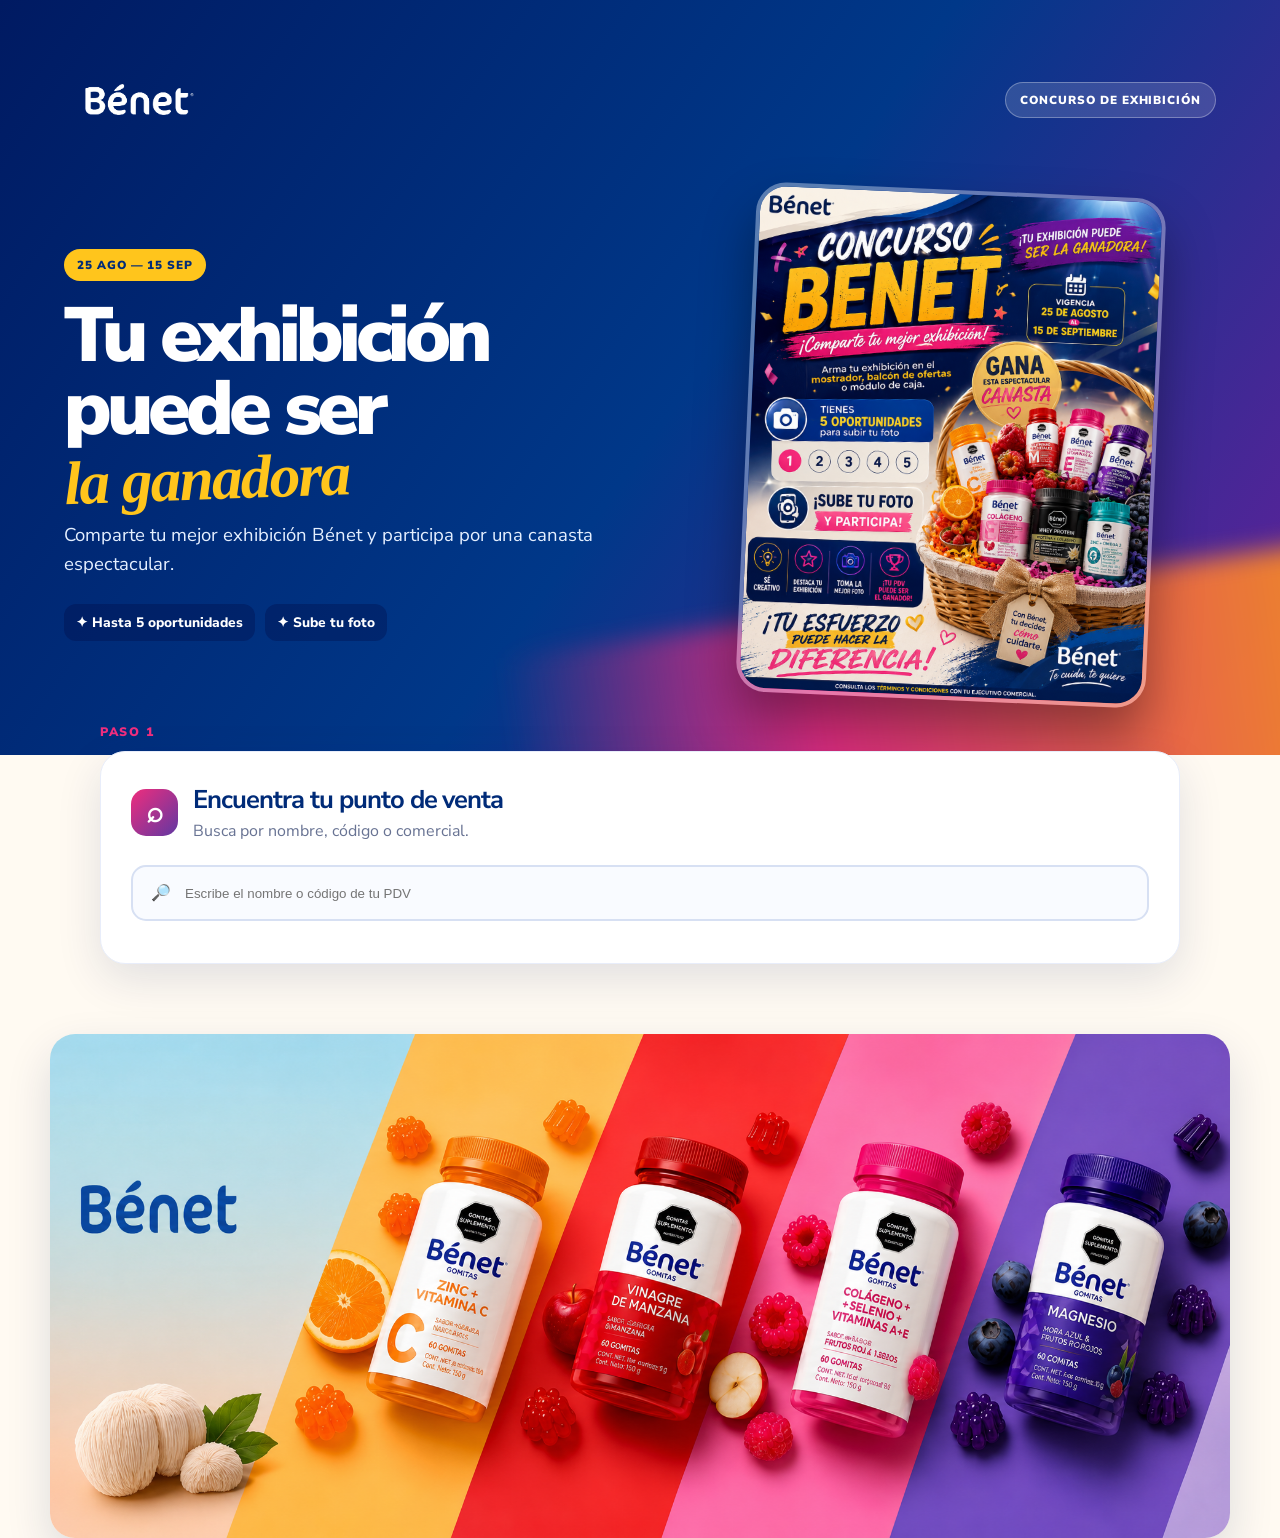
==== docs/index.html @ 57e1815c "Preparar concurso Benet para despliegue" ====
<!doctype html><html lang="es"><head><meta charset="utf-8"><meta name="viewport" content="width=device-width,initial-scale=1"><title>Concurso Bénet</title><link rel="stylesheet" href="assets/style.css"></head><body class="brand-body"><main class="landing"><section class="brand-hero"><header class="brand-header"><img class="brand-logo" src="assets/LOGO%20B%C3%89NET.png" alt="Bénet"><span class="header-pill">CONCURSO DE EXHIBICIÓN</span></header><div class="hero-grid"><div class="hero-copy"><span class="eyebrow-brand">25 AGO — 15 SEP</span><h1>Tu exhibición puede ser <em>la ganadora</em></h1><p>Comparte tu mejor exhibición Bénet y participa por una canasta espectacular.</p><div class="hero-benefits"><span>✦ Hasta 5 oportunidades</span><span>✦ Sube tu foto</span></div></div><div class="hero-poster-wrap"><img class="hero-poster" src="assets/CONCURSO%20BENET%20AGOSTO%20PDV%20MOVIL.png" alt="Concurso Bénet"></div></div></section><section class="search-section"><div class="section-kicker">PASO 1</div><div class="search-card"><div class="search-title"><span class="search-icon">⌕</span><div><h2>Encuentra tu punto de venta</h2><p>Busca por nombre, código o comercial.</p></div></div><label class="brand-search"><span>🔎</span><input id="buscar" placeholder="Escribe el nombre o código de tu PDV"></label><div id="resultados" class="results"></div></div></section><section class="product-strip"><img src="assets/PRODUCTOS%20PROTAGONISTAS%20B%C3%89NET.png" alt="Productos Bénet"></section></main><script>const API='https://dinamicas-back.duckdns.org/concurso-benet-api';let t;buscar.oninput=()=>{clearTimeout(t);let q=buscar.value.trim();if(q.length<2){resultados.innerHTML='';return}t=setTimeout(async()=>{let d=await fetch(API+'/buscar-pdv?q='+encodeURIComponent(q)).then(r=>r.json());resultados.innerHTML=(d.pdvs||[]).map(p=>`<a class="pdv-result" href="pdv.html?id=${p.id}"><span class="pdv-result-icon">⌖</span><span class="pdv-info"><strong>${p.nombre}</strong><small>Código ${p.codigo}</small></span><span class="result-arrow">→</span></a>`).join('')||'<div class="empty-state">No encontramos ese PDV.</div>'},250)}</script></body></html>
---- docs/assets/style.css ----
@import url('https://fonts.googleapis.com/css2?family=Nunito+Sans:opsz,wght@6..12,400;6..12,600;6..12,700;6..12,800;6..12,900&family=Permanent+Marker&display=swap');

:root { --navy:#002b78; --blue:#1157bd; --sky:#bcebf2; --pink:#ef2d7d; --orange:#ff9d13; --yellow:#ffc51c; --purple:#6138a2; --cream:#fffaf2; --ink:#102961; --white:#fff; }
* { box-sizing:border-box; } body { margin:0; color:var(--ink); font-family:'Nunito Sans',Arial,sans-serif; background:var(--cream); } .brand-body { overflow-x:hidden; }
.brand-hero { position:relative; isolation:isolate; overflow:hidden; color:#fff; background:linear-gradient(125deg,#001a62 0%,#003889 53%,#64209b 100%); padding:27px max(5vw,24px) 55px; }
.brand-hero:after { content:''; position:absolute; z-index:-1; inset:auto -10% -120px 40%; height:280px; transform:rotate(-8deg); background:linear-gradient(90deg,transparent,#ef2d7d 35%,#ff9d13); opacity:.9; filter:blur(12px); }
.hero-glow { position:absolute; border-radius:50%; opacity:.25; filter:blur(2px); z-index:-1; } .glow-one{width:520px;height:520px;right:-250px;top:-220px;background:#bdeff4}.glow-two{width:340px;height:340px;left:-150px;bottom:-220px;background:#ef2d7d}
.brand-header,.pdv-brand-header { max-width:1200px; margin:auto; display:flex; align-items:center; justify-content:space-between; gap:18px; } .brand-logo { width:145px; height:auto; filter:brightness(0) invert(1); } .header-pill,.eyebrow-brand { display:inline-flex; align-items:center; border-radius:999px; font-weight:900; letter-spacing:.08em; font-size:.73rem; } .header-pill { padding:9px 14px; background:rgba(255,255,255,.14); border:1px solid rgba(255,255,255,.3); color:#fff; }
.hero-grid { max-width:1200px; min-height:510px; margin:18px auto 0; display:grid; grid-template-columns:1.05fr .95fr; align-items:center; gap:35px; } .hero-copy { max-width:620px; } .eyebrow-brand { padding:8px 13px; color:var(--navy); background:var(--yellow); } .hero-copy h1 { max-width:660px; margin:19px 0; font-size:clamp(3rem,6vw,5.7rem); line-height:.94; letter-spacing:-.065em; font-weight:900; } .hero-copy h1 em { display:block; color:var(--yellow); font-family:'Permanent Marker',cursive; font-size:.8em; letter-spacing:-.03em; transform:rotate(-2deg); } .hero-copy p { max-width:560px; font-size:1.16rem; line-height:1.55; color:#e4efff; } .hero-benefits { margin-top:25px; display:flex; gap:10px; flex-wrap:wrap; } .hero-benefits span { padding:9px 12px; border-radius:12px; background:rgba(0,11,69,.33); font-size:.86rem; font-weight:800; }
.hero-poster-wrap { position:relative; align-self:end; display:flex; justify-content:center; } .hero-poster { width:min(100%,410px); max-height:590px; object-fit:cover; object-position:top; border-radius:30px; border:4px solid rgba(255,255,255,.35); box-shadow:0 28px 50px rgba(0,0,0,.38); transform:rotate(2.5deg); }
.search-section,.steps-section,.pdv-main { width:min(1080px,calc(100% - 32px)); margin:0 auto; } .search-section { position:relative; z-index:2; margin-top:-35px; } .section-kicker { display:inline-block; color:var(--pink); font-size:.77rem; font-weight:900; letter-spacing:.13em; margin-bottom:11px; } .search-card,.upload-panel,.photo-section,.attempts-panel,.confirm-panel,.selection-status,.closed-panel { background:#fff; border-radius:25px; box-shadow:0 15px 45px rgba(8,37,95,.12); }
.search-card { padding:30px; border:1px solid #e8edfa; } .search-title,.panel-heading { display:flex; align-items:center; gap:15px; } .search-icon,.panel-heading>span { flex:0 0 47px; width:47px; height:47px; display:grid; place-items:center; border-radius:15px; color:#fff; background:linear-gradient(135deg,var(--pink),var(--purple)); font-size:1.8rem; font-weight:900; } h2 { margin:0; color:var(--navy); font-size:1.6rem; letter-spacing:-.04em; } .search-title p,.panel-heading p { margin:3px 0 0; color:#687393; }
.brand-search { display:flex; gap:12px; align-items:center; margin-top:23px; padding:15px 18px; border:2px solid #d7e0f3; background:#f9fbff; border-radius:15px; transition:.2s; } .brand-search:focus-within { border-color:var(--pink); background:#fff; box-shadow:0 0 0 4px rgba(239,45,125,.1); } .brand-search input { width:100%; border:0; outline:0; background:transparent; color:var(--ink); font:700 1rem inherit; }
.results { margin-top:12px; } .empty-state { padding:23px; text-align:center; color:#6d7792; } .empty-state span { display:block; font-size:1.6rem; margin-bottom:5px; } .pdv-result { display:flex; align-items:center; gap:13px; padding:13px; margin-top:8px; border:1px solid #e1e7f4; border-radius:15px; text-decoration:none; color:var(--ink); transition:.2s; } .pdv-result:hover { transform:translateY(-2px); border-color:var(--pink); box-shadow:0 8px 20px rgba(35,45,105,.1); } .pdv-result-icon { width:40px;height:40px;display:grid;place-items:center;border-radius:12px;background:#e7f1ff;color:var(--blue);font-size:1.4rem; } .pdv-info { flex:1; } .pdv-info strong,.pdv-info small { display:block; } .pdv-info strong { color:var(--navy); } .pdv-info small { margin-top:2px; color:#7180a1;font-size:.78rem; } .result-arrow { font-size:1.4rem;color:var(--pink);font-weight:900; }
.product-strip { max-width:1180px; margin:70px auto 0; overflow:hidden; border-radius:25px; box-shadow:0 18px 45px rgba(8,37,95,.14); } .product-strip img { width:100%; display:block; } .steps-section { padding:70px 0; text-align:center; } .steps-section h2 { font-size:clamp(2rem,4vw,3rem); } .steps-grid { display:grid; grid-template-columns:repeat(4,1fr); gap:15px; margin-top:30px; text-align:left; } .steps-grid article { min-height:145px; padding:22px; border-radius:20px; color:#fff; background:var(--navy); } .steps-grid article:nth-child(2){background:var(--orange)} .steps-grid article:nth-child(3){background:var(--pink)} .steps-grid article:nth-child(4){background:var(--purple)} .steps-grid b { display:block; font-size:2rem; opacity:.6; } .steps-grid span { display:block; margin-top:23px; font-weight:900; font-size:1rem; }
.brand-footer { padding:28px 24px; background:var(--navy); color:#fff; display:flex; justify-content:center; gap:22px; align-items:center; font-weight:700; } .brand-footer img { width:98px; filter:brightness(0) invert(1); }
/* Página del PDV */ .pdv-brand-header { max-width:none; padding:15px max(5vw,24px); background:#fff; box-shadow:0 3px 15px rgba(8,37,95,.08); } .pdv-brand-header img { width:115px; } .pdv-brand-header .header-pill { background:var(--navy);border:0; } .back-link { color:var(--navy); font-weight:900; text-decoration:none; } .pdv-main { padding:0 0 60px; } .pdv-banner { margin:0 calc((100vw - min(1080px,calc(100vw - 32px)))/-2); padding:58px max(5vw,24px); text-align:center; color:#fff; background:linear-gradient(120deg,var(--navy),var(--blue) 58%,var(--purple)); } .pdv-banner .eyebrow-brand { background:rgba(255,255,255,.17); color:#fff; border:1px solid rgba(255,255,255,.32); } .pdv-banner h1 { margin:15px 0 6px; font-size:clamp(2rem,5vw,3.5rem); letter-spacing:-.05em; } .pdv-banner p { margin:0; color:#d8e8ff; }.message { margin:22px 0; padding:14px 18px;border-radius:14px;font-weight:800; }.message.success { background:#dff7e8;color:#127345; }.message.error {background:#ffe3ec;color:#a7194d;}.selection-status,.attempts-panel,.upload-panel,.photo-section,.confirm-panel,.closed-panel { margin-top:24px; padding:28px; }.selection-status { display:flex;align-items:center;gap:15px;border:2px solid var(--yellow); }.selection-status>span { width:47px;height:47px;display:grid;place-items:center;border-radius:50%;background:var(--yellow);font-size:1.4rem; }.selection-status b {font-size:1.1rem}.selection-status p{margin:3px 0 0;color:#64708b}.attempts-panel{display:flex;justify-content:space-between;align-items:center;background:linear-gradient(115deg,#fff,#edf7ff)}.attempts-panel span,.confirm-panel span{display:block;color:var(--pink);font-size:.74rem;font-weight:900;letter-spacing:.1em}.attempts-panel strong{display:block;font-size:3.8rem;line-height:1;color:var(--navy)}.attempts-panel small{color:#687393}.attempt-dots{display:flex;gap:9px}.attempt-dots i{width:38px;height:38px;display:grid;place-items:center;border:2px solid #d7dfed;border-radius:50%;font-style:normal;font-weight:900;color:#8490a8}.attempt-dots .used{background:var(--pink);border-color:var(--pink);color:#fff}.photo-picker{min-height:180px;margin-top:22px;border-radius:18px;display:flex;flex-direction:column;align-items:center;justify-content:center;gap:7px;cursor:pointer;color:#fff;text-align:center;background:linear-gradient(135deg,var(--navy),var(--blue));border:2px dashed rgba(255,255,255,.55)}.photo-picker span{font-size:2.5rem}.photo-picker small{opacity:.8}.preview{text-align:center;margin-top:15px}.preview-image{max-height:330px;max-width:100%;border-radius:15px}.brand-button{width:100%;margin-top:17px;padding:16px;border:0;border-radius:13px;cursor:pointer;color:var(--navy);background:var(--yellow);font:900 1rem inherit;letter-spacing:.02em}.brand-button:hover{filter:brightness(1.04)}.green{background:#16a765;color:#fff}.photos-grid{display:grid;grid-template-columns:repeat(auto-fit,minmax(220px,1fr));gap:18px;margin-top:22px}.photo-card{padding:10px;border:2px solid #e3e9f5;border-radius:18px;background:#fbfcff}.photo-card.favorite{border-color:var(--yellow)}.photo-card.confirmed{box-shadow:0 0 0 3px rgba(22,167,101,.17);border-color:#16a765}.photo-number{padding:5px 3px 10px;color:var(--navy);font-weight:900;font-size:.78rem}.photo-number em{float:right;padding:3px 6px;border-radius:99px;background:#dff7e8;color:#127345;font-size:.62rem;font-style:normal}.photo-card img{display:block;width:100%;aspect-ratio:4/5;object-fit:cover;border-radius:11px}.photo-meta{padding:10px 3px;color:#75809a;font-size:.75rem}.select-button{width:100%;padding:11px;border:0;border-radius:10px;background:var(--navy);color:#fff;font:900 .8rem inherit;cursor:pointer}.select-button.selected{background:var(--yellow);color:var(--navy)}.confirm-panel{display:flex;align-items:center;justify-content:space-between;gap:25px;background:linear-gradient(115deg,#fff7d9,#fff)}.confirm-panel h2{margin:6px 0}.confirm-panel p{margin:0;color:#65708b}.confirm-panel form{min-width:290px}.closed-panel{text-align:center}.closed-panel>span{font-size:3rem}.closed-panel h2{margin:10px 0}.closed-panel p{margin:0;color:#65708b}
@media(max-width:760px){.brand-header .header-pill,.pdv-brand-header .header-pill{display:none}.hero-grid{grid-template-columns:1fr;min-height:auto}.hero-copy{padding-top:25px}.hero-poster{width:min(80vw,390px);margin-top:10px}.search-card{padding:22px}.product-strip{margin:40px 16px 0}.steps-grid{grid-template-columns:repeat(2,1fr)}.brand-footer{flex-direction:column;gap:8px;text-align:center}.pdv-banner{margin:0 -16px}.attempts-panel,.confirm-panel{align-items:flex-start;flex-direction:column}.confirm-panel form{width:100%;min-width:0}.attempt-dots{width:100%;justify-content:space-between}.attempt-dots i{width:35px;height:35px}.pdv-brand-header img{width:95px}.selection-status{align-items:flex-start}}
@media(max-width:420px){.steps-grid{grid-template-columns:1fr}.hero-copy h1{font-size:3rem}.search-title h2,.panel-heading h2{font-size:1.3rem}.search-icon,.panel-heading>span{width:40px;height:40px;flex-basis:40px}.pdv-brand-header{padding:14px 16px}}

/* Paneles internos */
.ops-body{background:#f3f7ff;color:var(--ink)}.ops-header{padding:18px max(5vw,24px);background:linear-gradient(115deg,var(--navy),var(--blue) 63%,var(--purple));color:#fff;display:flex;align-items:center;justify-content:space-between;gap:20px}.ops-brand{display:flex;align-items:center;gap:17px}.ops-brand img{width:120px;filter:brightness(0) invert(1)}.ops-brand span{padding-left:17px;border-left:1px solid rgba(255,255,255,.35);font-weight:800;font-size:.85rem;letter-spacing:.04em}.ops-user{display:flex;align-items:center;gap:14px}.ops-user b,.ops-user small{display:block;text-align:right}.ops-user small{opacity:.75;margin-top:2px}.ops-logout,.ops-back{padding:10px 14px;border:1px solid rgba(255,255,255,.45);border-radius:10px;color:#fff;text-decoration:none;font-size:.77rem;font-weight:900}.ops-main{width:min(1320px,calc(100% - 32px));margin:34px auto 60px}.ops-intro{display:flex;justify-content:space-between;gap:20px;align-items:end;margin-bottom:25px}.ops-intro h1{margin:0;color:var(--navy);font-size:clamp(1.8rem,4vw,2.5rem);letter-spacing:-.05em}.ops-intro p{margin:6px 0 0;color:#65708b}.ops-stats{display:grid;grid-template-columns:repeat(4,1fr);gap:16px;margin-bottom:25px}.ops-stat{position:relative;overflow:hidden;padding:20px;border-radius:19px;background:#fff;box-shadow:0 9px 25px rgba(8,37,95,.08)}.ops-stat:after{content:'';position:absolute;width:72px;height:72px;right:-22px;top:-23px;border-radius:50%;background:#e4efff}.ops-stat:nth-child(2):after{background:#fff0cf}.ops-stat:nth-child(3):after{background:#ffe3ee}.ops-stat:nth-child(4):after{background:#e2f7ec}.ops-stat-icon{font-size:1.45rem}.ops-stat b{display:block;margin-top:8px;color:var(--navy);font-size:2.2rem;line-height:1}.ops-stat span{display:block;margin-top:7px;color:#6f7992;font-size:.82rem;font-weight:800}.ops-card{padding:25px;border-radius:22px;background:#fff;box-shadow:0 10px 28px rgba(8,37,95,.08)}.ops-card-head{display:flex;justify-content:space-between;align-items:center;gap:15px;margin-bottom:20px}.ops-card-head h2{font-size:1.35rem}.ops-export{padding:11px 15px;border-radius:10px;background:var(--yellow);color:var(--navy);font-weight:900;text-decoration:none;font-size:.78rem}.ops-table-wrap{overflow-x:auto}.ops-table{width:100%;border-collapse:collapse}.ops-table th{padding:12px 10px;text-align:left;color:#7180a0;background:#f3f6fe;font-size:.72rem;letter-spacing:.04em}.ops-table td{padding:15px 10px;border-bottom:1px solid #edf0f7;font-size:.86rem}.ops-table tr:hover td{background:#fbfcff}.ops-code{color:var(--blue);font-weight:900}.ops-badge{display:inline-block;padding:6px 9px;border-radius:99px;font-size:.67rem;font-weight:900}.ops-badge.ok{color:#087442;background:#dff7e8}.ops-badge.wait{color:#9a6200;background:#fff1cb}.ops-view{display:inline-block;padding:8px 11px;border-radius:9px;text-decoration:none;color:#fff;background:var(--navy);font-size:.7rem;font-weight:900}.ops-empty{text-align:center;padding:55px;color:#7180a0}.ops-empty span{font-size:2.6rem}.lab-winners{display:grid;grid-template-columns:repeat(5,1fr);gap:12px;margin:20px 0 25px}.lab-place{min-height:102px;padding:15px;border:2px dashed #ced9ef;border-radius:16px;background:#fff}.lab-place b{display:block;color:var(--pink);font-size:.75rem;letter-spacing:.07em}.lab-place span{display:block;margin-top:8px;color:var(--navy);font-size:.8rem;font-weight:800}.lab-grid{display:grid;grid-template-columns:repeat(auto-fit,minmax(245px,1fr));gap:18px}.lab-photo{overflow:hidden;border-radius:19px;background:#fff;border:2px solid transparent;box-shadow:0 8px 24px rgba(8,37,95,.08)}.lab-photo.winner{border-color:var(--yellow)}.lab-photo img{display:block;width:100%;height:250px;object-fit:cover;cursor:pointer}.lab-photo-content{padding:15px}.lab-photo-content h3{margin:5px 0;font-size:1rem;color:var(--navy)}.lab-photo-content p{margin:0;color:#74809a;font-size:.77rem}.lab-photo form{display:flex;gap:7px;margin-top:13px}.lab-photo select{flex:1;padding:9px;border:1px solid #d3deef;border-radius:9px;background:#fff;font:700 .78rem inherit}.lab-photo button{padding:9px 11px;border:0;border-radius:9px;background:var(--navy);color:#fff;font:900 .72rem inherit;cursor:pointer}.lab-mark{display:inline-block;margin-top:9px;padding:5px 8px;border-radius:99px;background:#fff0c6;color:#976900;font-size:.65rem;font-weight:900}.ops-modal{display:none;position:fixed;inset:0;z-index:10;align-items:center;justify-content:center;padding:25px;background:rgba(0,20,70,.88)}.ops-modal.active{display:flex}.ops-modal img{max-width:95vw;max-height:90vh;border-radius:14px}@media(max-width:900px){.ops-stats{grid-template-columns:repeat(2,1fr)}.lab-winners{grid-template-columns:repeat(3,1fr)}}@media(max-width:600px){.ops-header,.ops-intro{align-items:flex-start;flex-direction:column}.ops-user b,.ops-user small{text-align:left}.ops-stats{grid-template-columns:1fr}.lab-winners{grid-template-columns:1fr 1fr}.ops-card{padding:17px}.ops-card-head{align-items:flex-start;flex-direction:column}}
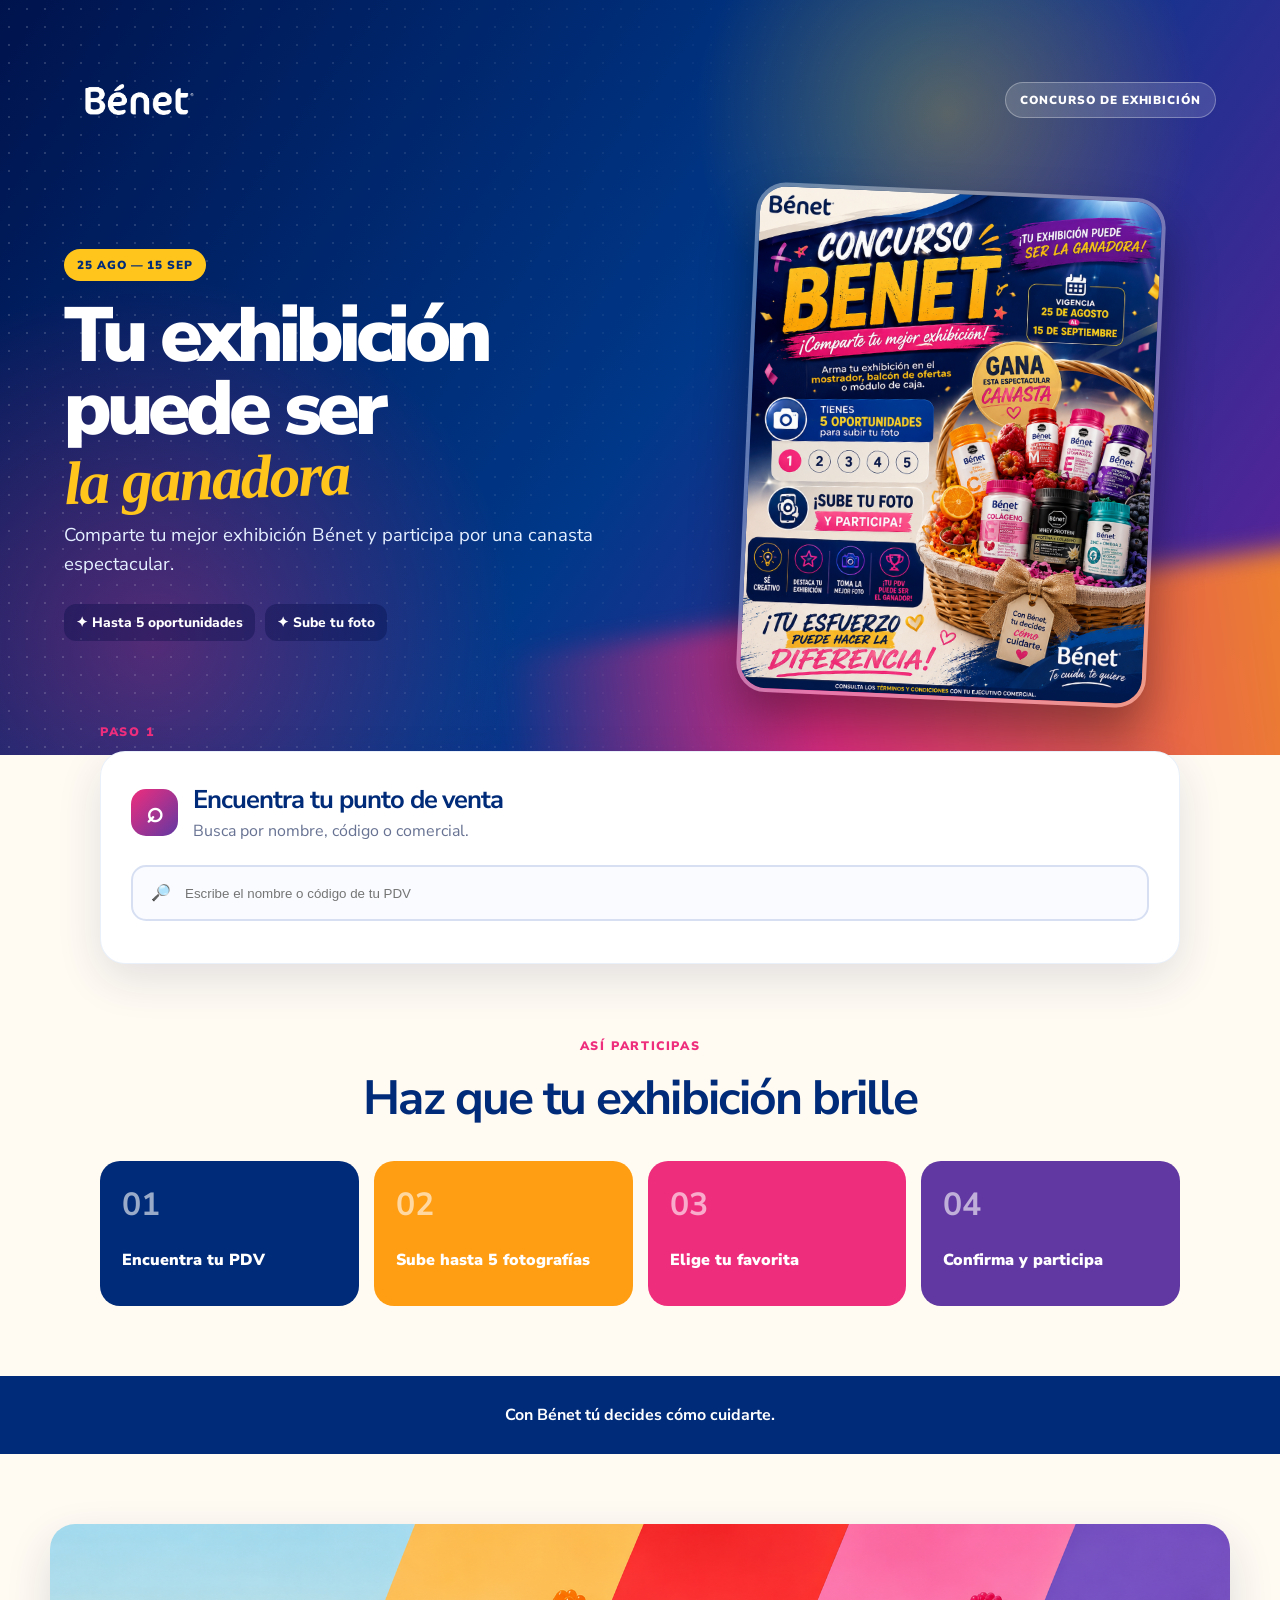
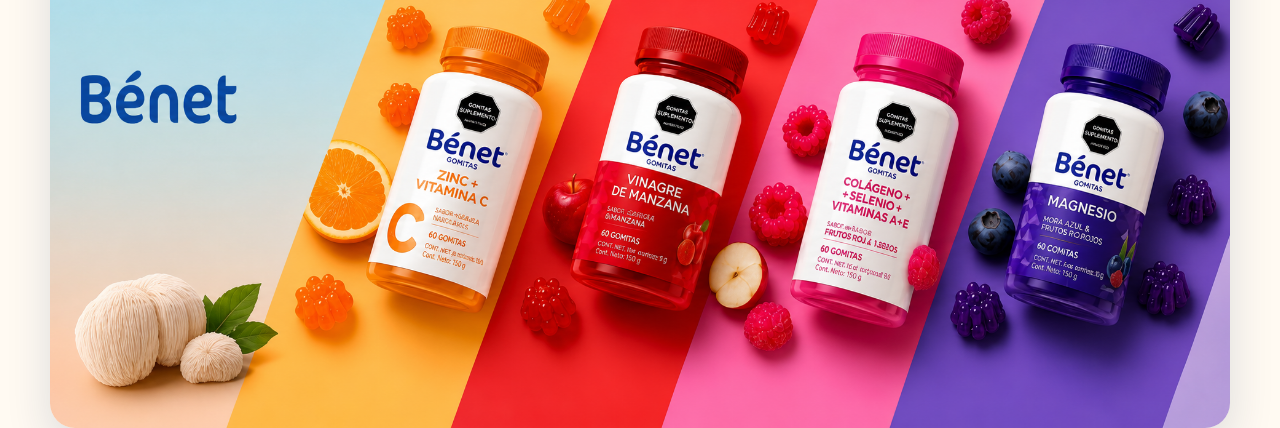
==== commit f9ff7948: "Restaurar seccion de pasos del concurso" ====
--- a/docs/index.html
+++ b/docs/index.html
@@ -1 +1,12 @@
-<!doctype html><html lang="es"><head><meta charset="utf-8"><meta name="viewport" content="width=device-width,initial-scale=1"><title>Concurso Bénet</title><link rel="stylesheet" href="assets/style.css"></head><body class="brand-body"><main class="landing"><section class="brand-hero"><header class="brand-header"><img class="brand-logo" src="assets/LOGO%20B%C3%89NET.png" alt="Bénet"><span class="header-pill">CONCURSO DE EXHIBICIÓN</span></header><div class="hero-grid"><div class="hero-copy"><span class="eyebrow-brand">25 AGO — 15 SEP</span><h1>Tu exhibición puede ser <em>la ganadora</em></h1><p>Comparte tu mejor exhibición Bénet y participa por una canasta espectacular.</p><div class="hero-benefits"><span>✦ Hasta 5 oportunidades</span><span>✦ Sube tu foto</span></div></div><div class="hero-poster-wrap"><img class="hero-poster" src="assets/CONCURSO%20BENET%20AGOSTO%20PDV%20MOVIL.png" alt="Concurso Bénet"></div></div></section><section class="search-section"><div class="section-kicker">PASO 1</div><div class="search-card"><div class="search-title"><span class="search-icon">⌕</span><div><h2>Encuentra tu punto de venta</h2><p>Busca por nombre, código o comercial.</p></div></div><label class="brand-search"><span>🔎</span><input id="buscar" placeholder="Escribe el nombre o código de tu PDV"></label><div id="resultados" class="results"></div></div></section><section class="product-strip"><img src="assets/PRODUCTOS%20PROTAGONISTAS%20B%C3%89NET.png" alt="Productos Bénet"></section></main><script>const API='https://dinamicas-back.duckdns.org/concurso-benet-api';let t;buscar.oninput=()=>{clearTimeout(t);let q=buscar.value.trim();if(q.length<2){resultados.innerHTML='';return}t=setTimeout(async()=>{let d=await fetch(API+'/buscar-pdv?q='+encodeURIComponent(q)).then(r=>r.json());resultados.innerHTML=(d.pdvs||[]).map(p=>`<a class="pdv-result" href="pdv.html?id=${p.id}"><span class="pdv-result-icon">⌖</span><span class="pdv-info"><strong>${p.nombre}</strong><small>Código ${p.codigo}</small></span><span class="result-arrow">→</span></a>`).join('')||'<div class="empty-state">No encontramos ese PDV.</div>'},250)}</script></body></html>
+<!doctype html>
+<html lang="es"><head><meta charset="utf-8"><meta name="viewport" content="width=device-width,initial-scale=1"><title>Concurso Bénet</title><link rel="stylesheet" href="assets/style.css"></head>
+<body class="brand-body"><main class="landing"><section class="brand-hero"><header class="brand-header"><img class="brand-logo" src="assets/LOGO%20B%C3%89NET.png" alt="Bénet"><span class="header-pill">CONCURSO DE EXHIBICIÓN</span></header><div class="hero-grid"><div class="hero-copy"><span class="eyebrow-brand">25 AGO — 15 SEP</span><h1>Tu exhibición puede ser <em>la ganadora</em></h1><p>Comparte tu mejor exhibición Bénet y participa por una canasta espectacular.</p><div class="hero-benefits"><span>✦ Hasta 5 oportunidades</span><span>✦ Sube tu foto</span></div></div><div class="hero-poster-wrap"><img class="hero-poster" src="assets/CONCURSO%20BENET%20AGOSTO%20PDV%20MOVIL.png" alt="Concurso Bénet"></div></div></section><section class="search-section"><div class="section-kicker">PASO 1</div><div class="search-card"><div class="search-title"><span class="search-icon">⌕</span><div><h2>Encuentra tu punto de venta</h2><p>Busca por nombre, código o comercial.</p></div></div><label class="brand-search"><span>🔎</span><input id="buscar" placeholder="Escribe el nombre o código de tu PDV" autocomplete="off"></label><div id="resultados" class="results"></div></div></section><section class="product-strip"><img src="assets/PRODUCTOS%20PROTAGONISTAS%20B%C3%89NET.png" alt="Productos Bénet"></section></main>
+<script>
+const API=location.hostname==='dinamicaspuntos.github.io'?'https://vague-monika-preimportantly.ngrok-free.dev/concurso-benet-api':'/concurso-benet-api';
+const inputBuscar=document.getElementById('buscar');
+const listaResultados=document.getElementById('resultados');
+let temporizador;
+inputBuscar.addEventListener('input',()=>{clearTimeout(temporizador);const termino=inputBuscar.value.trim();if(termino.length<2){listaResultados.innerHTML='';return;}temporizador=setTimeout(()=>consultar(termino),250);});
+async function consultar(termino){listaResultados.innerHTML='<div class="empty-state">Buscando PDV...</div>';try{const respuesta=await fetch(API+'/buscar-pdv?q='+encodeURIComponent(termino),{headers:{'ngrok-skip-browser-warning':'1'}});if(!respuesta.ok)throw new Error();const datos=await respuesta.json();listaResultados.innerHTML=(datos.pdvs||[]).map(p=>`<a class="pdv-result" href="pdv.html?id=${p.id}"><span class="pdv-result-icon">⌖</span><span class="pdv-info"><strong>${p.nombre}</strong><small>Código ${p.codigo}</small></span><span class="result-arrow">→</span></a>`).join('')||'<div class="empty-state">No encontramos ese PDV.</div>';}catch(e){listaResultados.innerHTML='<div class="empty-state">No fue posible consultar los PDV. Intenta nuevamente.</div>';}}
+</script></body></html>
+<script src="assets/participa.js"></script>
--- a/docs/assets/style.css
+++ b/docs/assets/style.css
@@ -18,5 +18,7 @@
 @media(max-width:760px){.brand-header .header-pill,.pdv-brand-header .header-pill{display:none}.hero-grid{grid-template-columns:1fr;min-height:auto}.hero-copy{padding-top:25px}.hero-poster{width:min(80vw,390px);margin-top:10px}.search-card{padding:22px}.product-strip{margin:40px 16px 0}.steps-grid{grid-template-columns:repeat(2,1fr)}.brand-footer{flex-direction:column;gap:8px;text-align:center}.pdv-banner{margin:0 -16px}.attempts-panel,.confirm-panel{align-items:flex-start;flex-direction:column}.confirm-panel form{width:100%;min-width:0}.attempt-dots{width:100%;justify-content:space-between}.attempt-dots i{width:35px;height:35px}.pdv-brand-header img{width:95px}.selection-status{align-items:flex-start}}
 @media(max-width:420px){.steps-grid{grid-template-columns:1fr}.hero-copy h1{font-size:3rem}.search-title h2,.panel-heading h2{font-size:1.3rem}.search-icon,.panel-heading>span{width:40px;height:40px;flex-basis:40px}.pdv-brand-header{padding:14px 16px}}
 
+html{scroll-behavior:smooth}body{min-height:100vh}.brand-hero{background:radial-gradient(circle at 74% 15%,rgba(255,197,28,.32),transparent 22%),radial-gradient(circle at 12% 85%,rgba(239,45,125,.35),transparent 28%),linear-gradient(125deg,#00134d 0%,#003889 52%,#64209b 100%)}.brand-hero:before{content:'';position:absolute;inset:0;z-index:-1;opacity:.18;background-image:radial-gradient(rgba(255,255,255,.9) 1px,transparent 1px);background-size:18px 18px;mask-image:linear-gradient(90deg,#000,transparent 70%)}.hero-copy{animation:benet-enter .65s ease both}.hero-poster{transition:transform .35s ease,box-shadow .35s ease}.hero-poster:hover{transform:rotate(0) translateY(-8px) scale(1.015);box-shadow:0 35px 68px rgba(0,0,0,.45)}.search-card,.ops-card{border:1px solid rgba(17,87,189,.09);transition:transform .25s ease,box-shadow .25s ease}.search-card:hover,.ops-card:hover{transform:translateY(-3px);box-shadow:0 20px 48px rgba(8,37,95,.14)}.pdv-result{position:relative;overflow:hidden}.pdv-result:after{content:'';position:absolute;inset:0;transform:translateX(-105%);background:linear-gradient(90deg,transparent,rgba(239,45,125,.08),transparent);transition:transform .5s ease}.pdv-result:hover:after{transform:translateX(105%)}.ops-body{background:radial-gradient(circle at 95% 0,rgba(188,235,242,.7),transparent 25%),radial-gradient(circle at 0 95%,rgba(239,45,125,.09),transparent 28%),#f3f7ff}.ops-header{box-shadow:0 8px 30px rgba(0,29,92,.18)}.ops-stat{border:1px solid rgba(17,87,189,.08);transition:transform .22s ease,box-shadow .22s ease}.ops-stat:hover{transform:translateY(-5px);box-shadow:0 18px 35px rgba(8,37,95,.13)}.ops-view,.ops-export,.brand-button,.select-button{transition:transform .18s ease,filter .18s ease,box-shadow .18s ease}.ops-view:hover,.ops-export:hover,.brand-button:hover,.select-button:hover{transform:translateY(-2px);filter:brightness(1.03);box-shadow:0 9px 18px rgba(0,43,120,.18)}@keyframes benet-enter{from{opacity:0;transform:translateY(16px)}to{opacity:1;transform:none}}@media(prefers-reduced-motion:reduce){*,*:before,*:after{animation-duration:.01ms!important;transition-duration:.01ms!important;scroll-behavior:auto!important}}
+
 /* Paneles internos */
 .ops-body{background:#f3f7ff;color:var(--ink)}.ops-header{padding:18px max(5vw,24px);background:linear-gradient(115deg,var(--navy),var(--blue) 63%,var(--purple));color:#fff;display:flex;align-items:center;justify-content:space-between;gap:20px}.ops-brand{display:flex;align-items:center;gap:17px}.ops-brand img{width:120px;filter:brightness(0) invert(1)}.ops-brand span{padding-left:17px;border-left:1px solid rgba(255,255,255,.35);font-weight:800;font-size:.85rem;letter-spacing:.04em}.ops-user{display:flex;align-items:center;gap:14px}.ops-user b,.ops-user small{display:block;text-align:right}.ops-user small{opacity:.75;margin-top:2px}.ops-logout,.ops-back{padding:10px 14px;border:1px solid rgba(255,255,255,.45);border-radius:10px;color:#fff;text-decoration:none;font-size:.77rem;font-weight:900}.ops-main{width:min(1320px,calc(100% - 32px));margin:34px auto 60px}.ops-intro{display:flex;justify-content:space-between;gap:20px;align-items:end;margin-bottom:25px}.ops-intro h1{margin:0;color:var(--navy);font-size:clamp(1.8rem,4vw,2.5rem);letter-spacing:-.05em}.ops-intro p{margin:6px 0 0;color:#65708b}.ops-stats{display:grid;grid-template-columns:repeat(4,1fr);gap:16px;margin-bottom:25px}.ops-stat{position:relative;overflow:hidden;padding:20px;border-radius:19px;background:#fff;box-shadow:0 9px 25px rgba(8,37,95,.08)}.ops-stat:after{content:'';position:absolute;width:72px;height:72px;right:-22px;top:-23px;border-radius:50%;background:#e4efff}.ops-stat:nth-child(2):after{background:#fff0cf}.ops-stat:nth-child(3):after{background:#ffe3ee}.ops-stat:nth-child(4):after{background:#e2f7ec}.ops-stat-icon{font-size:1.45rem}.ops-stat b{display:block;margin-top:8px;color:var(--navy);font-size:2.2rem;line-height:1}.ops-stat span{display:block;margin-top:7px;color:#6f7992;font-size:.82rem;font-weight:800}.ops-card{padding:25px;border-radius:22px;background:#fff;box-shadow:0 10px 28px rgba(8,37,95,.08)}.ops-card-head{display:flex;justify-content:space-between;align-items:center;gap:15px;margin-bottom:20px}.ops-card-head h2{font-size:1.35rem}.ops-export{padding:11px 15px;border-radius:10px;background:var(--yellow);color:var(--navy);font-weight:900;text-decoration:none;font-size:.78rem}.ops-table-wrap{overflow-x:auto}.ops-table{width:100%;border-collapse:collapse}.ops-table th{padding:12px 10px;text-align:left;color:#7180a0;background:#f3f6fe;font-size:.72rem;letter-spacing:.04em}.ops-table td{padding:15px 10px;border-bottom:1px solid #edf0f7;font-size:.86rem}.ops-table tr:hover td{background:#fbfcff}.ops-code{color:var(--blue);font-weight:900}.ops-badge{display:inline-block;padding:6px 9px;border-radius:99px;font-size:.67rem;font-weight:900}.ops-badge.ok{color:#087442;background:#dff7e8}.ops-badge.wait{color:#9a6200;background:#fff1cb}.ops-view{display:inline-block;padding:8px 11px;border-radius:9px;text-decoration:none;color:#fff;background:var(--navy);font-size:.7rem;font-weight:900}.ops-empty{text-align:center;padding:55px;color:#7180a0}.ops-empty span{font-size:2.6rem}.lab-winners{display:grid;grid-template-columns:repeat(5,1fr);gap:12px;margin:20px 0 25px}.lab-place{min-height:102px;padding:15px;border:2px dashed #ced9ef;border-radius:16px;background:#fff}.lab-place b{display:block;color:var(--pink);font-size:.75rem;letter-spacing:.07em}.lab-place span{display:block;margin-top:8px;color:var(--navy);font-size:.8rem;font-weight:800}.lab-grid{display:grid;grid-template-columns:repeat(auto-fit,minmax(245px,1fr));gap:18px}.lab-photo{overflow:hidden;border-radius:19px;background:#fff;border:2px solid transparent;box-shadow:0 8px 24px rgba(8,37,95,.08)}.lab-photo.winner{border-color:var(--yellow)}.lab-photo img{display:block;width:100%;height:250px;object-fit:cover;cursor:pointer}.lab-photo-content{padding:15px}.lab-photo-content h3{margin:5px 0;font-size:1rem;color:var(--navy)}.lab-photo-content p{margin:0;color:#74809a;font-size:.77rem}.lab-photo form{display:flex;gap:7px;margin-top:13px}.lab-photo select{flex:1;padding:9px;border:1px solid #d3deef;border-radius:9px;background:#fff;font:700 .78rem inherit}.lab-photo button{padding:9px 11px;border:0;border-radius:9px;background:var(--navy);color:#fff;font:900 .72rem inherit;cursor:pointer}.lab-mark{display:inline-block;margin-top:9px;padding:5px 8px;border-radius:99px;background:#fff0c6;color:#976900;font-size:.65rem;font-weight:900}.ops-modal{display:none;position:fixed;inset:0;z-index:10;align-items:center;justify-content:center;padding:25px;background:rgba(0,20,70,.88)}.ops-modal.active{display:flex}.ops-modal img{max-width:95vw;max-height:90vh;border-radius:14px}@media(max-width:900px){.ops-stats{grid-template-columns:repeat(2,1fr)}.lab-winners{grid-template-columns:repeat(3,1fr)}}@media(max-width:600px){.ops-header,.ops-intro{align-items:flex-start;flex-direction:column}.ops-user b,.ops-user small{text-align:left}.ops-stats{grid-template-columns:1fr}.lab-winners{grid-template-columns:1fr 1fr}.ops-card{padding:17px}.ops-card-head{align-items:flex-start;flex-direction:column}}
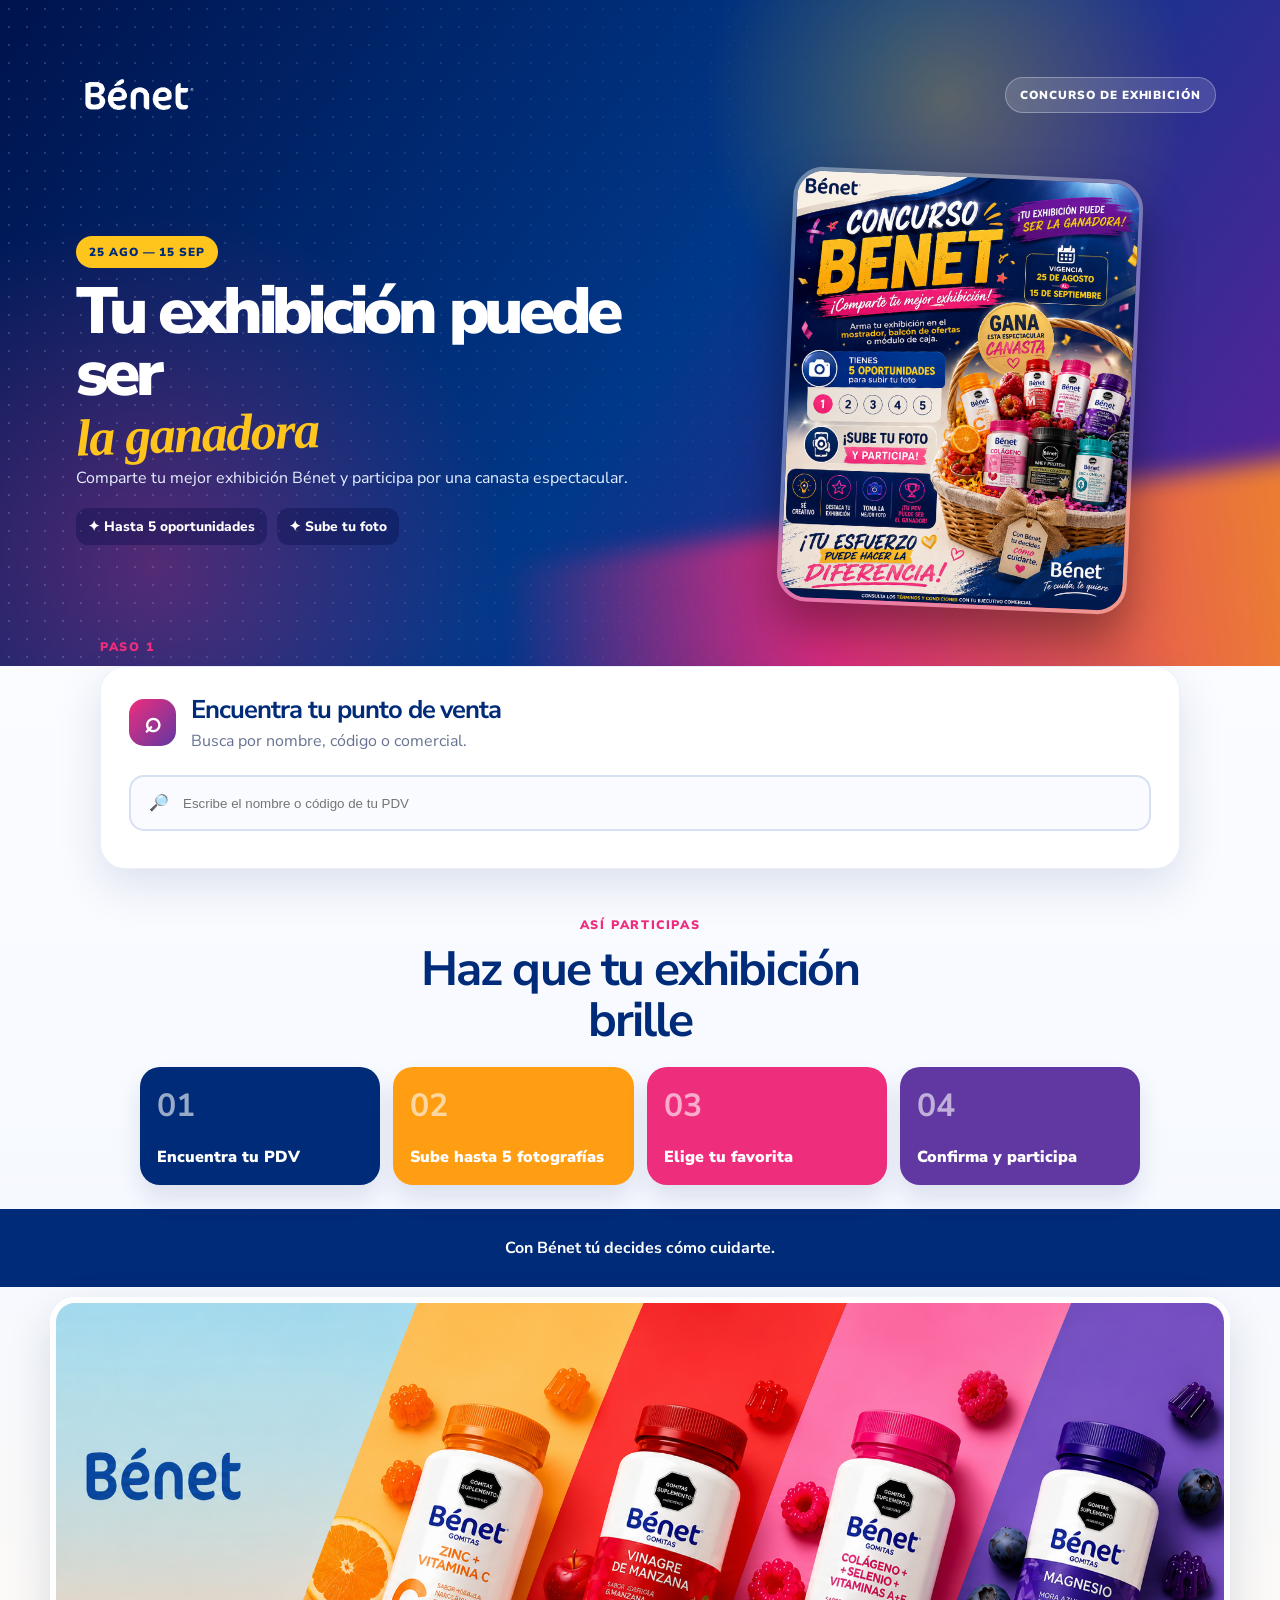
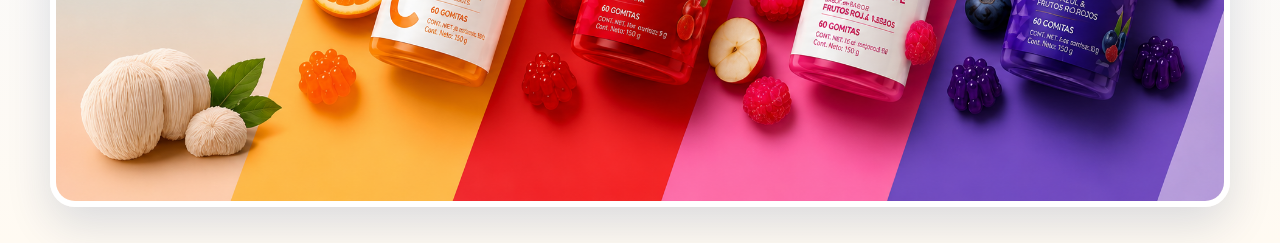
==== commit aeb383b5: "Compactar distribucion de frentes publicos" ====
--- a/docs/index.html
+++ b/docs/index.html
@@ -1,5 +1,5 @@
 <!doctype html>
-<html lang="es"><head><meta charset="utf-8"><meta name="viewport" content="width=device-width,initial-scale=1"><title>Concurso Bénet</title><link rel="stylesheet" href="assets/style.css"></head>
+<html lang="es"><head><meta charset="utf-8"><meta name="viewport" content="width=device-width,initial-scale=1"><title>Concurso Bénet</title><link rel="stylesheet" href="assets/style.css?v=compact-20260825"></head>
 <body class="brand-body"><main class="landing"><section class="brand-hero"><header class="brand-header"><img class="brand-logo" src="assets/LOGO%20B%C3%89NET.png" alt="Bénet"><span class="header-pill">CONCURSO DE EXHIBICIÓN</span></header><div class="hero-grid"><div class="hero-copy"><span class="eyebrow-brand">25 AGO — 15 SEP</span><h1>Tu exhibición puede ser <em>la ganadora</em></h1><p>Comparte tu mejor exhibición Bénet y participa por una canasta espectacular.</p><div class="hero-benefits"><span>✦ Hasta 5 oportunidades</span><span>✦ Sube tu foto</span></div></div><div class="hero-poster-wrap"><img class="hero-poster" src="assets/CONCURSO%20BENET%20AGOSTO%20PDV%20MOVIL.png" alt="Concurso Bénet"></div></div></section><section class="search-section"><div class="section-kicker">PASO 1</div><div class="search-card"><div class="search-title"><span class="search-icon">⌕</span><div><h2>Encuentra tu punto de venta</h2><p>Busca por nombre, código o comercial.</p></div></div><label class="brand-search"><span>🔎</span><input id="buscar" placeholder="Escribe el nombre o código de tu PDV" autocomplete="off"></label><div id="resultados" class="results"></div></div></section><section class="product-strip"><img src="assets/PRODUCTOS%20PROTAGONISTAS%20B%C3%89NET.png" alt="Productos Bénet"></section></main>
 <script>
 const API=location.hostname==='dinamicaspuntos.github.io'?'https://vague-monika-preimportantly.ngrok-free.dev/concurso-benet-api':'/concurso-benet-api';
--- a/docs/assets/style.css
+++ b/docs/assets/style.css
@@ -20,5 +20,13 @@
 
 html{scroll-behavior:smooth}body{min-height:100vh}.brand-hero{background:radial-gradient(circle at 74% 15%,rgba(255,197,28,.32),transparent 22%),radial-gradient(circle at 12% 85%,rgba(239,45,125,.35),transparent 28%),linear-gradient(125deg,#00134d 0%,#003889 52%,#64209b 100%)}.brand-hero:before{content:'';position:absolute;inset:0;z-index:-1;opacity:.18;background-image:radial-gradient(rgba(255,255,255,.9) 1px,transparent 1px);background-size:18px 18px;mask-image:linear-gradient(90deg,#000,transparent 70%)}.hero-copy{animation:benet-enter .65s ease both}.hero-poster{transition:transform .35s ease,box-shadow .35s ease}.hero-poster:hover{transform:rotate(0) translateY(-8px) scale(1.015);box-shadow:0 35px 68px rgba(0,0,0,.45)}.search-card,.ops-card{border:1px solid rgba(17,87,189,.09);transition:transform .25s ease,box-shadow .25s ease}.search-card:hover,.ops-card:hover{transform:translateY(-3px);box-shadow:0 20px 48px rgba(8,37,95,.14)}.pdv-result{position:relative;overflow:hidden}.pdv-result:after{content:'';position:absolute;inset:0;transform:translateX(-105%);background:linear-gradient(90deg,transparent,rgba(239,45,125,.08),transparent);transition:transform .5s ease}.pdv-result:hover:after{transform:translateX(105%)}.ops-body{background:radial-gradient(circle at 95% 0,rgba(188,235,242,.7),transparent 25%),radial-gradient(circle at 0 95%,rgba(239,45,125,.09),transparent 28%),#f3f7ff}.ops-header{box-shadow:0 8px 30px rgba(0,29,92,.18)}.ops-stat{border:1px solid rgba(17,87,189,.08);transition:transform .22s ease,box-shadow .22s ease}.ops-stat:hover{transform:translateY(-5px);box-shadow:0 18px 35px rgba(8,37,95,.13)}.ops-view,.ops-export,.brand-button,.select-button{transition:transform .18s ease,filter .18s ease,box-shadow .18s ease}.ops-view:hover,.ops-export:hover,.brand-button:hover,.select-button:hover{transform:translateY(-2px);filter:brightness(1.03);box-shadow:0 9px 18px rgba(0,43,120,.18)}@keyframes benet-enter{from{opacity:0;transform:translateY(16px)}to{opacity:1;transform:none}}@media(prefers-reduced-motion:reduce){*,*:before,*:after{animation-duration:.01ms!important;transition-duration:.01ms!important;scroll-behavior:auto!important}}
 
+.pdv-guide{display:flex;justify-content:space-between;gap:24px;align-items:center;margin:24px 0;padding:26px 28px;border-radius:23px;color:#fff;background:linear-gradient(115deg,#0b2a75,#6b299d);box-shadow:0 16px 35px rgba(26,34,107,.2)}.pdv-guide h2{margin:7px 0;color:#fff;font-size:1.55rem}.pdv-guide p{max-width:570px;margin:0;color:#e2eeff}.pdv-guide-kicker{font-size:.72rem;font-weight:900;letter-spacing:.13em;color:var(--yellow)}.pdv-guide ol{display:flex;gap:13px;list-style:none;margin:0;padding:0}.pdv-guide li{width:105px;font-size:.72rem;font-weight:800;text-align:center}.pdv-guide li b{display:grid;place-items:center;width:35px;height:35px;margin:0 auto 7px;border-radius:50%;background:var(--yellow);color:var(--navy);font-size:1rem}.nutresa-login{min-height:100vh;background:radial-gradient(circle at 85% 8%,rgba(239,45,125,.4),transparent 27%),radial-gradient(circle at 9% 92%,rgba(255,197,28,.38),transparent 30%),linear-gradient(135deg,#100445,#003889 55%,#64209b)}.nutresa-login .ops-header{max-width:1040px;margin:auto;padding-top:34px;background:transparent;box-shadow:none}.nutresa-login .ops-main{width:min(470px,calc(100% - 32px));margin:70px auto}.nutresa-login .ops-card{position:relative;overflow:hidden;padding:42px 38px;border:0;border-radius:28px;box-shadow:0 28px 70px rgba(0,0,0,.32)}.nutresa-login .ops-card:before{content:'PANEL DE SELECCIÓN';display:block;margin:-42px -38px 30px;padding:13px 38px;background:linear-gradient(90deg,var(--pink),var(--purple));color:#fff;font-size:.71rem;font-weight:900;letter-spacing:.13em}.nutresa-login .ops-card h2{font-size:2rem}.nutresa-login .ops-card h2:after{content:'Ingresa con tus credenciales para revisar las participaciones confirmadas.';display:block;margin-top:9px;color:#687393;font-size:.9rem;font-weight:600;line-height:1.45;letter-spacing:0}.nutresa-login input{width:100%;padding:15px 16px;border:2px solid #dce5f4;border-radius:13px;font:700 .95rem inherit;outline:0}.nutresa-login input:focus{border-color:var(--pink);box-shadow:0 0 0 4px rgba(239,45,125,.12)}.nutresa-login #mensaje{min-height:22px;color:#a7194d;font-weight:800;font-size:.84rem}@media(max-width:700px){.pdv-guide{align-items:flex-start;flex-direction:column}.pdv-guide ol{width:100%;justify-content:space-between}.pdv-guide li{width:31%}.nutresa-login .ops-main{margin:38px auto}.nutresa-login .ops-card{padding:34px 25px}.nutresa-login .ops-card:before{margin:-34px -25px 25px;padding:13px 25px}}
+
+/* Ritmo y espacios de los frentes p&uacute;blicos */
+.landing{padding-bottom:72px;background:linear-gradient(180deg,#fff 0,#f6f9ff 68%,#fffaf2 100%)}.landing .brand-hero{padding-bottom:94px}.landing .search-section{margin-top:-56px}.landing .search-card{padding:36px}.landing .product-strip{width:min(1180px,calc(100% - 32px));margin:22px auto 0;border:10px solid #fff}.landing .steps-section{padding:78px 0 44px}.landing .steps-section h2{max-width:520px;margin:0 auto;line-height:1.05}.landing .steps-grid{max-width:1000px;margin:33px auto 0;gap:18px}.landing .steps-grid article{min-height:166px;display:flex;flex-direction:column;justify-content:space-between;box-shadow:0 14px 25px rgba(6,31,87,.11)}.pdv-main{display:grid;gap:0;padding-bottom:80px}.pdv-main>.pdv-guide{margin-top:32px}.pdv-main>.attempts-panel{margin-top:18px}.pdv-main>.upload-panel,.pdv-main>.photo-section{padding:34px}.pdv-main>.photo-section{margin-top:28px}.photos-grid{gap:22px}.photo-card{padding:12px;box-shadow:0 8px 18px rgba(10,35,83,.05)}.photo-card img{aspect-ratio:1/1.08}.ops-main{margin-top:46px}.ops-intro{margin-bottom:32px}.lab-grid{gap:22px}.lab-photo{box-shadow:0 14px 30px rgba(8,37,95,.1)}.lab-photo-content{padding:18px}.lab-photo img{height:280px}@media(min-width:1000px){.landing .hero-grid{gap:72px}.landing .hero-copy{padding-left:12px}.pdv-main{width:min(1120px,calc(100% - 48px))}}@media(max-width:760px){.landing{padding-bottom:45px}.landing .brand-hero{padding-bottom:72px}.landing .search-section{margin-top:-33px}.landing .search-card{padding:24px 20px}.landing .steps-section{padding:58px 20px 28px}.landing .steps-grid{gap:12px}.landing .steps-grid article{min-height:125px;padding:17px}.landing .product-strip{margin-top:12px;border-width:6px}.pdv-main>.pdv-guide{margin-top:20px}.pdv-main>.upload-panel,.pdv-main>.photo-section{padding:23px}.lab-photo img{height:235px}}@media(max-width:430px){.landing .steps-grid{grid-template-columns:1fr 1fr}.landing .steps-grid span{margin-top:14px;font-size:.85rem}.pdv-main{width:min(100% - 24px,1080px)}.pdv-guide{padding:23px 19px}.pdv-guide h2{font-size:1.35rem}}
+
+/* Versi&oacute;n compacta: prioridad al contenido y las acciones */
+.landing{padding-bottom:36px}.landing .brand-hero{padding-top:22px;padding-bottom:58px}.landing .hero-grid{min-height:410px;margin-top:6px}.landing .hero-copy h1{margin:13px 0;font-size:clamp(2.65rem,5.1vw,4.8rem)}.landing .hero-copy p{margin:0;font-size:1rem}.landing .hero-benefits{margin-top:17px}.landing .hero-poster{width:min(100%,350px);max-height:500px}.landing .search-section{margin-top:-31px}.landing .search-card{padding:25px 28px}.landing .steps-section{padding:44px 0 24px}.landing .steps-grid{margin-top:22px;gap:13px}.landing .steps-grid article{min-height:118px;padding:17px}.landing .steps-grid span{margin-top:13px}.landing .product-strip{margin-top:10px;border-width:6px}.pdv-brand-header{padding-top:11px;padding-bottom:11px}.pdv-banner{padding-top:38px;padding-bottom:38px}.pdv-main{padding-bottom:38px}.pdv-main>.pdv-guide{margin-top:18px}.pdv-guide{padding:20px 23px}.pdv-guide h2{font-size:1.32rem}.pdv-guide p{font-size:.88rem}.pdv-main>.attempts-panel,.pdv-main>.upload-panel,.pdv-main>.photo-section{margin-top:16px;padding:22px}.attempts-panel strong{font-size:3rem}.photo-picker{min-height:135px;margin-top:15px}.photos-grid{margin-top:16px;gap:14px}.photo-card{padding:8px}.ops-main{margin-top:28px;margin-bottom:32px}.ops-intro{margin-bottom:18px}.lab-grid{gap:14px}.lab-photo img{height:220px}.lab-photo-content{padding:13px}@media(max-width:760px){.landing .brand-hero{padding-top:18px;padding-bottom:55px}.landing .hero-grid{min-height:auto;gap:18px}.landing .hero-poster{width:min(72vw,310px);max-height:390px}.landing .search-card{padding:20px}.landing .steps-section{padding:36px 16px 20px}.landing .steps-grid article{min-height:105px;padding:14px}.pdv-banner{padding-top:28px;padding-bottom:28px}.pdv-main>.attempts-panel,.pdv-main>.upload-panel,.pdv-main>.photo-section{padding:18px}.pdv-guide{gap:15px}.lab-photo img{height:205px}}
+
 /* Paneles internos */
 .ops-body{background:#f3f7ff;color:var(--ink)}.ops-header{padding:18px max(5vw,24px);background:linear-gradient(115deg,var(--navy),var(--blue) 63%,var(--purple));color:#fff;display:flex;align-items:center;justify-content:space-between;gap:20px}.ops-brand{display:flex;align-items:center;gap:17px}.ops-brand img{width:120px;filter:brightness(0) invert(1)}.ops-brand span{padding-left:17px;border-left:1px solid rgba(255,255,255,.35);font-weight:800;font-size:.85rem;letter-spacing:.04em}.ops-user{display:flex;align-items:center;gap:14px}.ops-user b,.ops-user small{display:block;text-align:right}.ops-user small{opacity:.75;margin-top:2px}.ops-logout,.ops-back{padding:10px 14px;border:1px solid rgba(255,255,255,.45);border-radius:10px;color:#fff;text-decoration:none;font-size:.77rem;font-weight:900}.ops-main{width:min(1320px,calc(100% - 32px));margin:34px auto 60px}.ops-intro{display:flex;justify-content:space-between;gap:20px;align-items:end;margin-bottom:25px}.ops-intro h1{margin:0;color:var(--navy);font-size:clamp(1.8rem,4vw,2.5rem);letter-spacing:-.05em}.ops-intro p{margin:6px 0 0;color:#65708b}.ops-stats{display:grid;grid-template-columns:repeat(4,1fr);gap:16px;margin-bottom:25px}.ops-stat{position:relative;overflow:hidden;padding:20px;border-radius:19px;background:#fff;box-shadow:0 9px 25px rgba(8,37,95,.08)}.ops-stat:after{content:'';position:absolute;width:72px;height:72px;right:-22px;top:-23px;border-radius:50%;background:#e4efff}.ops-stat:nth-child(2):after{background:#fff0cf}.ops-stat:nth-child(3):after{background:#ffe3ee}.ops-stat:nth-child(4):after{background:#e2f7ec}.ops-stat-icon{font-size:1.45rem}.ops-stat b{display:block;margin-top:8px;color:var(--navy);font-size:2.2rem;line-height:1}.ops-stat span{display:block;margin-top:7px;color:#6f7992;font-size:.82rem;font-weight:800}.ops-card{padding:25px;border-radius:22px;background:#fff;box-shadow:0 10px 28px rgba(8,37,95,.08)}.ops-card-head{display:flex;justify-content:space-between;align-items:center;gap:15px;margin-bottom:20px}.ops-card-head h2{font-size:1.35rem}.ops-export{padding:11px 15px;border-radius:10px;background:var(--yellow);color:var(--navy);font-weight:900;text-decoration:none;font-size:.78rem}.ops-table-wrap{overflow-x:auto}.ops-table{width:100%;border-collapse:collapse}.ops-table th{padding:12px 10px;text-align:left;color:#7180a0;background:#f3f6fe;font-size:.72rem;letter-spacing:.04em}.ops-table td{padding:15px 10px;border-bottom:1px solid #edf0f7;font-size:.86rem}.ops-table tr:hover td{background:#fbfcff}.ops-code{color:var(--blue);font-weight:900}.ops-badge{display:inline-block;padding:6px 9px;border-radius:99px;font-size:.67rem;font-weight:900}.ops-badge.ok{color:#087442;background:#dff7e8}.ops-badge.wait{color:#9a6200;background:#fff1cb}.ops-view{display:inline-block;padding:8px 11px;border-radius:9px;text-decoration:none;color:#fff;background:var(--navy);font-size:.7rem;font-weight:900}.ops-empty{text-align:center;padding:55px;color:#7180a0}.ops-empty span{font-size:2.6rem}.lab-winners{display:grid;grid-template-columns:repeat(5,1fr);gap:12px;margin:20px 0 25px}.lab-place{min-height:102px;padding:15px;border:2px dashed #ced9ef;border-radius:16px;background:#fff}.lab-place b{display:block;color:var(--pink);font-size:.75rem;letter-spacing:.07em}.lab-place span{display:block;margin-top:8px;color:var(--navy);font-size:.8rem;font-weight:800}.lab-grid{display:grid;grid-template-columns:repeat(auto-fit,minmax(245px,1fr));gap:18px}.lab-photo{overflow:hidden;border-radius:19px;background:#fff;border:2px solid transparent;box-shadow:0 8px 24px rgba(8,37,95,.08)}.lab-photo.winner{border-color:var(--yellow)}.lab-photo img{display:block;width:100%;height:250px;object-fit:cover;cursor:pointer}.lab-photo-content{padding:15px}.lab-photo-content h3{margin:5px 0;font-size:1rem;color:var(--navy)}.lab-photo-content p{margin:0;color:#74809a;font-size:.77rem}.lab-photo form{display:flex;gap:7px;margin-top:13px}.lab-photo select{flex:1;padding:9px;border:1px solid #d3deef;border-radius:9px;background:#fff;font:700 .78rem inherit}.lab-photo button{padding:9px 11px;border:0;border-radius:9px;background:var(--navy);color:#fff;font:900 .72rem inherit;cursor:pointer}.lab-mark{display:inline-block;margin-top:9px;padding:5px 8px;border-radius:99px;background:#fff0c6;color:#976900;font-size:.65rem;font-weight:900}.ops-modal{display:none;position:fixed;inset:0;z-index:10;align-items:center;justify-content:center;padding:25px;background:rgba(0,20,70,.88)}.ops-modal.active{display:flex}.ops-modal img{max-width:95vw;max-height:90vh;border-radius:14px}@media(max-width:900px){.ops-stats{grid-template-columns:repeat(2,1fr)}.lab-winners{grid-template-columns:repeat(3,1fr)}}@media(max-width:600px){.ops-header,.ops-intro{align-items:flex-start;flex-direction:column}.ops-user b,.ops-user small{text-align:left}.ops-stats{grid-template-columns:1fr}.lab-winners{grid-template-columns:1fr 1fr}.ops-card{padding:17px}.ops-card-head{align-items:flex-start;flex-direction:column}}
